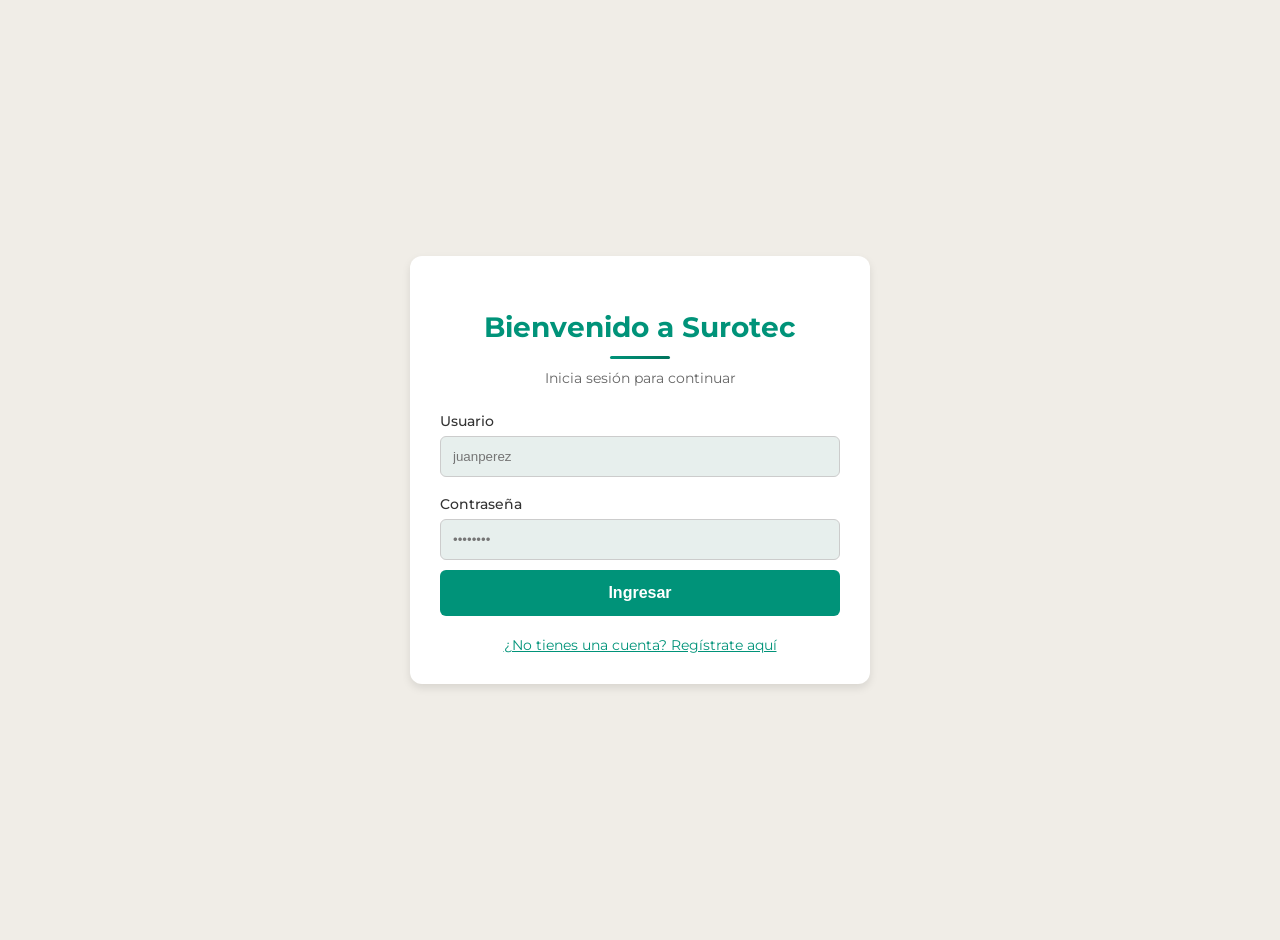
==== login.html @ 00588755 "Se agregan vistas de login, creacion de usuario, vistas de admin, student, proyectos academicos y ne" ====
<!DOCTYPE html>
<html lang="es">

<head>
  <meta charset="UTF-8">
  <meta name="viewport" content="width=device-width, initial-scale=1.0">
  <title>Iniciar Sesión / Registrarse</title>
  <link href="https://fonts.googleapis.com/css2?family=Montserrat:wght@400;700&display=swap" rel="stylesheet">
  <style>
    body {
      font-family: 'Montserrat', sans-serif;
      background-color: #f0ede7;
      display: flex;
      justify-content: center;
      align-items: center;
      min-height: 100vh;
      margin: 0;
      padding: 20px;
    }
    .auth-container {
      background-color: #ffffff;
      padding: 30px;
      border-radius: 12px;
      box-shadow: 0 4px 8px rgba(0, 0, 0, 0.1);
      width: 100%;
      max-width: 400px;
      text-align: center;
      transition: all 0.3s ease;
    }
    .auth-container.register {
      max-width: 700px;
    }
    .auth-container h2 {
      margin-bottom: 25px;
      color: #009379;
      font-size: 28px;
      font-weight: 700;
      position: relative;
      padding-bottom: 15px;
    }
    .auth-container h2::after {
      content: '';
      position: absolute;
      bottom: 0;
      left: 50%;
      transform: translateX(-50%);
      width: 60px;
      height: 3px;
      background: linear-gradient(90deg, #009379, #00735c);
      border-radius: 2px;
    }
    .auth-container .subtitle {
      color: #666;
      font-size: 14px;
      margin-top: -15px;
      margin-bottom: 25px;
      font-weight: 400;
    }
    .auth-container input[type="text"],
    .auth-container input[type="password"],
    .auth-container input[type="email"],
    .auth-container select {
      width: 100%;
      padding: 12px;
      margin: 0;
      border: 1px solid #ccc;
      border-radius: 6px;
      transition: border-color 0.3s ease;
      background-color: #88afa734;
      box-sizing: border-box;
    }
    .auth-container input[type="text"]:focus,
    .auth-container input[type="password"]:focus,
    .auth-container input[type="email"]:focus,
    .auth-container select:focus {
      border-color: #009379;
      outline: none;
    }
    .auth-container button {
      width: 100%;
      padding: 14px;
      background-color: #009379;
      color: #ffffff;
      border: none;
      border-radius: 6px;
      cursor: pointer;
      font-size: 16px;
      font-weight: 600;
      transition: background-color 0.3s ease;
      margin-top: 10px;
    }
    .auth-container button:hover {
      background-color: #00735c;
    }
    .auth-container .toggle-form {
      margin-top: 20px;
      color: #009379;
      cursor: pointer;
      text-decoration: underline;
      transition: color 0.3s ease;
      font-size: 14px;
    }
    .auth-container .toggle-form:hover {
      color: #00735c;
    }
    .auth-container form {
      display: flex;
      flex-direction: column;
      text-align: left;
    }
    .form-grid {
      display: grid;
      grid-template-columns: 1fr;
      gap: 18px;
    }
    .form-grid.two-columns {
      grid-template-columns: 1fr 1fr;
    }
    .auth-container .form-group {
      display: flex;
      flex-direction: column;
    }
    .auth-container .form-group label {
      margin-bottom: 6px;
      color: #333;
      font-weight: 500;
      font-size: 14px;
    }
    .form-group.full-width {
      grid-column: 1 / -1;
    }

    /* Responsive */
    @media (max-width: 768px) {
      .form-grid.two-columns {
        grid-template-columns: 1fr;
      }
      .auth-container {
        padding: 25px;
      }
      .auth-container h2 {
        font-size: 24px;
        margin-bottom: 20px;
      }
      .auth-container .subtitle {
        font-size: 13px;
        margin-top: -10px;
        margin-bottom: 20px;
      }
    }

    @media (max-width: 480px) {
      body {
        padding: 10px;
      }
      .auth-container {
        padding: 20px;
      }
      .auth-container h2 {
        font-size: 22px;
        margin-bottom: 20px;
      }
      .auth-container input[type="text"],
      .auth-container input[type="password"],
      .auth-container input[type="email"],
      .auth-container select {
        padding: 10px;
      }
      .auth-container button {
        padding: 12px;
        font-size: 15px;
      }
      .form-grid {
        gap: 15px;
      }
    }
  </style>
</head>

<body>
  <!-- Login Form -->
  <div class="auth-container" id="loginContainer">
    <h2>Bienvenido a Surotec</h2>
    <p class="subtitle">Inicia sesión para continuar</p>
    <form id="loginForm">
      <div class="form-grid">
        <div class="form-group">
          <label for="loginUsername">Usuario</label>
          <input type="text" id="loginUsername" placeholder="juanperez" required>
        </div>
        <div class="form-group">
          <label for="loginPassword">Contraseña</label>
          <input type="password" id="loginPassword" placeholder="••••••••" required>
        </div>
      </div>
      <button type="submit">Ingresar</button>
    </form>
    <div class="toggle-form" onclick="toggleForm()">¿No tienes una cuenta? Regístrate aquí</div>
  </div>

  <!-- Register Form -->
  <div class="auth-container register" id="registerContainer" style="display: none;">
    <h2>Crear Cuenta</h2>
    <p class="subtitle">Completa tus datos para registrarte</p>
    <form id="registerForm">
      <div class="form-grid two-columns">
        <div class="form-group">
          <label for="registerDocumentType">Tipo de Documento</label>
          <select id="registerDocumentType" required>
            <option value="">Selecciona</option>
            <option value="CC">Cédula de Ciudadanía</option>
            <option value="TI">Tarjeta de Identidad</option>
            <option value="CE">Cédula de Extranjería</option>
            <option value="PAS">Pasaporte</option>
            <option value="RC">Registro Civil</option>
            <option value="NIT">NIT</option>
            <option value="PEP">Permiso Especial de Permanencia</option>
          </select>
        </div>
        <div class="form-group">
          <label for="registerDocumentNumber">Número de Documento</label>
          <input type="text" id="registerDocumentNumber" placeholder="123456789" required>
        </div>
        <div class="form-group">
          <label for="registerFirstName">Nombre</label>
          <input type="text" id="registerFirstName" placeholder="Juan" required>
        </div>
        <div class="form-group">
          <label for="registerLastName">Apellido</label>
          <input type="text" id="registerLastName" placeholder="Pérez" required>
        </div>
        <div class="form-group">
          <label for="registerUsername">Usuario</label>
          <input type="text" id="registerUsername" placeholder="juanperez" required>
        </div>
        <div class="form-group">
          <label for="registerEmail">Correo Electrónico</label>
          <input type="email" id="registerEmail" placeholder="juanperez@example.com" required>
        </div>
        <div class="form-group full-width">
          <label for="registerPassword">Contraseña</label>
          <input type="password" id="registerPassword" placeholder="••••••••" required>
        </div>
      </div>
      <button type="submit">Registrarse</button>
    </form>
    <div class="toggle-form" onclick="toggleForm()">¿Ya tienes una cuenta? Inicia sesión aquí</div>
  </div>

  <script>
    const loginApiUrl = '/users/login'; // Asumiendo que tienes un endpoint para login
    const registerApiUrl = '/users';

    // Toggle between login and register forms
    function toggleForm() {
      const loginContainer = document.getElementById('loginContainer');
      const registerContainer = document.getElementById('registerContainer');
      if (loginContainer.style.display === 'none') {
        loginContainer.style.display = 'block';
        registerContainer.style.display = 'none';
      } else {
        loginContainer.style.display = 'none';
        registerContainer.style.display = 'block';
      }
    }

    // Handle login form submission
    document.getElementById('loginForm').addEventListener('submit', async function(event) {
      event.preventDefault();
      const username = document.getElementById('loginUsername').value;
      const password = document.getElementById('loginPassword').value;

      const loginData = {
        username: username,
        password: password
      };

      try {
        const response = await fetch(loginApiUrl, {
          method: 'POST',
          headers: {
            'Content-Type': 'application/json',
          },
          body: JSON.stringify(loginData),
        });

        if (response.ok) {
          const userData = await response.json();
          alert(`Bienvenido a Surotec, ${userData.firstName} ${userData.lastName}`);
        } else {
          alert('Credenciales incorrectas');
        }
      } catch (error) {
        console.error('Error al iniciar sesión:', error);
        alert('Error al iniciar sesión');
      }
    });

    // Handle register form submission
    document.getElementById('registerForm').addEventListener('submit', async function(event) {
      event.preventDefault();
      const documentType = document.getElementById('registerDocumentType').value;
      const documentNumber = document.getElementById('registerDocumentNumber').value;
      const firstName = document.getElementById('registerFirstName').value;
      const lastName = document.getElementById('registerLastName').value;
      const username = document.getElementById('registerUsername').value;
      const email = document.getElementById('registerEmail').value;
      const password = document.getElementById('registerPassword').value;

      const registerData = {
        documentType: documentType,
        documentNumber: documentNumber,
        firstName: firstName,
        lastName: lastName,
        username: username,
        email: email,
        password: password
      };

      try {
        const response = await fetch(registerApiUrl, {
          method: 'POST',
          headers: {
            'Content-Type': 'application/json',
          },
          body: JSON.stringify(registerData),
        });

        if (response.ok) {
          const userData = await response.json();
          alert(`Registro exitoso para ${userData.firstName} ${userData.lastName}`);
          toggleForm();
        } else {
          alert('Error en el registro');
        }
      } catch (error) {
        console.error('Error al registrar:', error);
        alert('Error al registrar');
      }
    });
  </script>
</body>

</html>
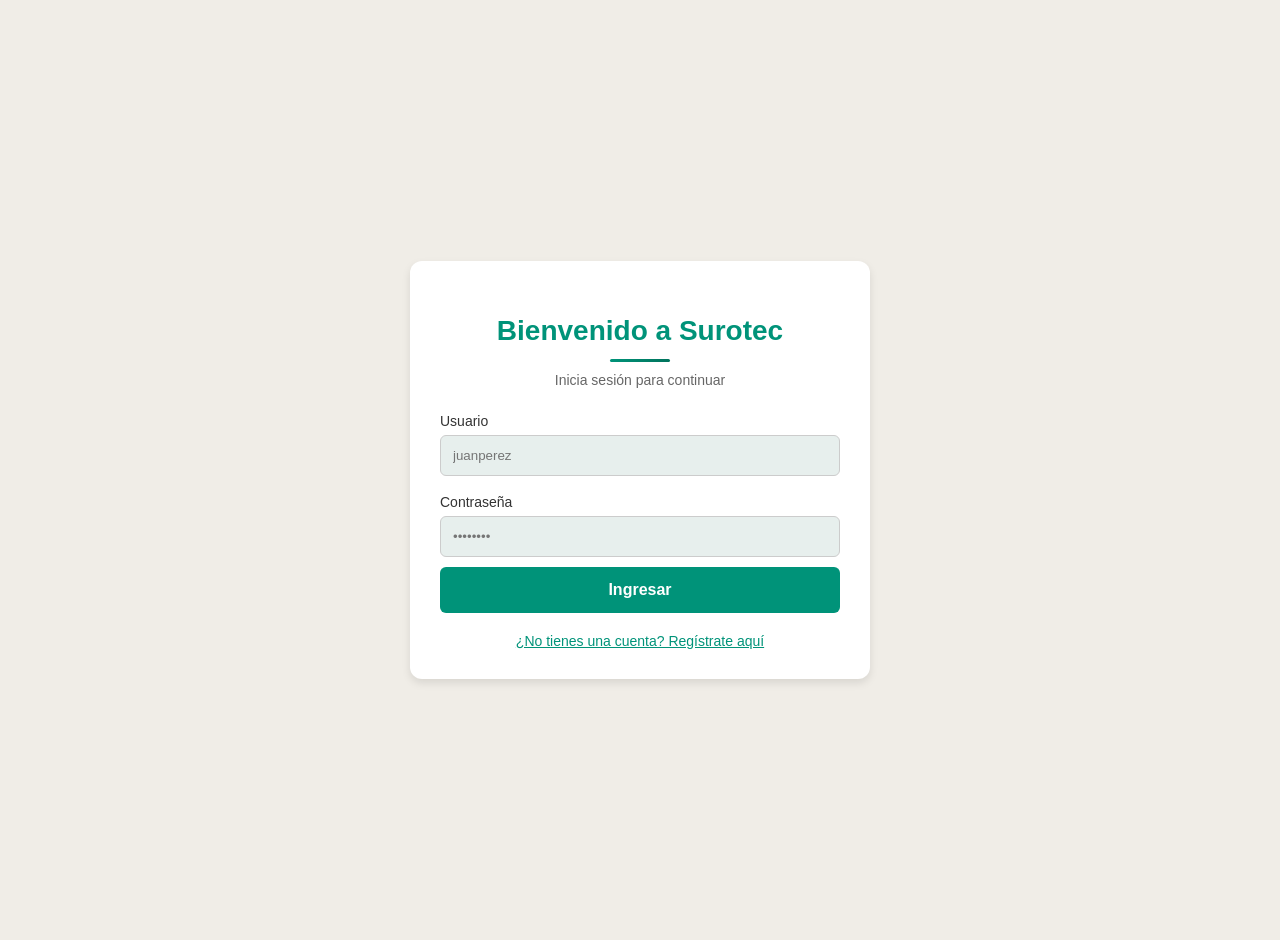
==== commit 3963dbcb: "Se agrega los js para login , register , se agrega un js , para dar funcionalidad y seguimiento al b" ====
--- a/login.html
+++ b/login.html
@@ -1,184 +1,19 @@
 <!DOCTYPE html>
 <html lang="es">
-
 <head>
   <meta charset="UTF-8">
   <meta name="viewport" content="width=device-width, initial-scale=1.0">
-  <title>Iniciar Sesión / Registrarse</title>
-  <link href="https://fonts.googleapis.com/css2?family=Montserrat:wght@400;700&display=swap" rel="stylesheet">
-  <style>
-    body {
-      font-family: 'Montserrat', sans-serif;
-      background-color: #f0ede7;
-      display: flex;
-      justify-content: center;
-      align-items: center;
-      min-height: 100vh;
-      margin: 0;
-      padding: 20px;
-    }
-    .auth-container {
-      background-color: #ffffff;
-      padding: 30px;
-      border-radius: 12px;
-      box-shadow: 0 4px 8px rgba(0, 0, 0, 0.1);
-      width: 100%;
-      max-width: 400px;
-      text-align: center;
-      transition: all 0.3s ease;
-    }
-    .auth-container.register {
-      max-width: 700px;
-    }
-    .auth-container h2 {
-      margin-bottom: 25px;
-      color: #009379;
-      font-size: 28px;
-      font-weight: 700;
-      position: relative;
-      padding-bottom: 15px;
-    }
-    .auth-container h2::after {
-      content: '';
-      position: absolute;
-      bottom: 0;
-      left: 50%;
-      transform: translateX(-50%);
-      width: 60px;
-      height: 3px;
-      background: linear-gradient(90deg, #009379, #00735c);
-      border-radius: 2px;
-    }
-    .auth-container .subtitle {
-      color: #666;
-      font-size: 14px;
-      margin-top: -15px;
-      margin-bottom: 25px;
-      font-weight: 400;
-    }
-    .auth-container input[type="text"],
-    .auth-container input[type="password"],
-    .auth-container input[type="email"],
-    .auth-container select {
-      width: 100%;
-      padding: 12px;
-      margin: 0;
-      border: 1px solid #ccc;
-      border-radius: 6px;
-      transition: border-color 0.3s ease;
-      background-color: #88afa734;
-      box-sizing: border-box;
-    }
-    .auth-container input[type="text"]:focus,
-    .auth-container input[type="password"]:focus,
-    .auth-container input[type="email"]:focus,
-    .auth-container select:focus {
-      border-color: #009379;
-      outline: none;
-    }
-    .auth-container button {
-      width: 100%;
-      padding: 14px;
-      background-color: #009379;
-      color: #ffffff;
-      border: none;
-      border-radius: 6px;
-      cursor: pointer;
-      font-size: 16px;
-      font-weight: 600;
-      transition: background-color 0.3s ease;
-      margin-top: 10px;
-    }
-    .auth-container button:hover {
-      background-color: #00735c;
-    }
-    .auth-container .toggle-form {
-      margin-top: 20px;
-      color: #009379;
-      cursor: pointer;
-      text-decoration: underline;
-      transition: color 0.3s ease;
-      font-size: 14px;
-    }
-    .auth-container .toggle-form:hover {
-      color: #00735c;
-    }
-    .auth-container form {
-      display: flex;
-      flex-direction: column;
-      text-align: left;
-    }
-    .form-grid {
-      display: grid;
-      grid-template-columns: 1fr;
-      gap: 18px;
-    }
-    .form-grid.two-columns {
-      grid-template-columns: 1fr 1fr;
-    }
-    .auth-container .form-group {
-      display: flex;
-      flex-direction: column;
-    }
-    .auth-container .form-group label {
-      margin-bottom: 6px;
-      color: #333;
-      font-weight: 500;
-      font-size: 14px;
-    }
-    .form-group.full-width {
-      grid-column: 1 / -1;
-    }
-
-    /* Responsive */
-    @media (max-width: 768px) {
-      .form-grid.two-columns {
-        grid-template-columns: 1fr;
-      }
-      .auth-container {
-        padding: 25px;
-      }
-      .auth-container h2 {
-        font-size: 24px;
-        margin-bottom: 20px;
-      }
-      .auth-container .subtitle {
-        font-size: 13px;
-        margin-top: -10px;
-        margin-bottom: 20px;
-      }
-    }
-
-    @media (max-width: 480px) {
-      body {
-        padding: 10px;
-      }
-      .auth-container {
-        padding: 20px;
-      }
-      .auth-container h2 {
-        font-size: 22px;
-        margin-bottom: 20px;
-      }
-      .auth-container input[type="text"],
-      .auth-container input[type="password"],
-      .auth-container input[type="email"],
-      .auth-container select {
-        padding: 10px;
-      }
-      .auth-container button {
-        padding: 12px;
-        font-size: 15px;
-      }
-      .form-grid {
-        gap: 15px;
-      }
-    }
-  </style>
+  <title>Login - Surotec Academy</title>
+  <link rel="stylesheet" href="./css/login.css">
 </head>
 
+<script src="/js/config.js" defer></script>
+<script src="/js/login.js" defer></script>
+<script src="/js/register.js" defer></script>
+<script src="/js/toggleForms.js"></script>
+
 <body>
-  <!-- Login Form -->
+
   <div class="auth-container" id="loginContainer">
     <h2>Bienvenido a Surotec</h2>
     <p class="subtitle">Inicia sesión para continuar</p>
@@ -244,101 +79,9 @@
       </div>
       <button type="submit">Registrarse</button>
     </form>
+    <p id="error-message" class="error"></p>
     <div class="toggle-form" onclick="toggleForm()">¿Ya tienes una cuenta? Inicia sesión aquí</div>
   </div>
 
-  <script>
-    const loginApiUrl = '/users/login'; // Asumiendo que tienes un endpoint para login
-    const registerApiUrl = '/users';
-
-    // Toggle between login and register forms
-    function toggleForm() {
-      const loginContainer = document.getElementById('loginContainer');
-      const registerContainer = document.getElementById('registerContainer');
-      if (loginContainer.style.display === 'none') {
-        loginContainer.style.display = 'block';
-        registerContainer.style.display = 'none';
-      } else {
-        loginContainer.style.display = 'none';
-        registerContainer.style.display = 'block';
-      }
-    }
-
-    // Handle login form submission
-    document.getElementById('loginForm').addEventListener('submit', async function(event) {
-      event.preventDefault();
-      const username = document.getElementById('loginUsername').value;
-      const password = document.getElementById('loginPassword').value;
-
-      const loginData = {
-        username: username,
-        password: password
-      };
-
-      try {
-        const response = await fetch(loginApiUrl, {
-          method: 'POST',
-          headers: {
-            'Content-Type': 'application/json',
-          },
-          body: JSON.stringify(loginData),
-        });
-
-        if (response.ok) {
-          const userData = await response.json();
-          alert(`Bienvenido a Surotec, ${userData.firstName} ${userData.lastName}`);
-        } else {
-          alert('Credenciales incorrectas');
-        }
-      } catch (error) {
-        console.error('Error al iniciar sesión:', error);
-        alert('Error al iniciar sesión');
-      }
-    });
-
-    // Handle register form submission
-    document.getElementById('registerForm').addEventListener('submit', async function(event) {
-      event.preventDefault();
-      const documentType = document.getElementById('registerDocumentType').value;
-      const documentNumber = document.getElementById('registerDocumentNumber').value;
-      const firstName = document.getElementById('registerFirstName').value;
-      const lastName = document.getElementById('registerLastName').value;
-      const username = document.getElementById('registerUsername').value;
-      const email = document.getElementById('registerEmail').value;
-      const password = document.getElementById('registerPassword').value;
-
-      const registerData = {
-        documentType: documentType,
-        documentNumber: documentNumber,
-        firstName: firstName,
-        lastName: lastName,
-        username: username,
-        email: email,
-        password: password
-      };
-
-      try {
-        const response = await fetch(registerApiUrl, {
-          method: 'POST',
-          headers: {
-            'Content-Type': 'application/json',
-          },
-          body: JSON.stringify(registerData),
-        });
-
-        if (response.ok) {
-          const userData = await response.json();
-          alert(`Registro exitoso para ${userData.firstName} ${userData.lastName}`);
-          toggleForm();
-        } else {
-          alert('Error en el registro');
-        }
-      } catch (error) {
-        console.error('Error al registrar:', error);
-        alert('Error al registrar');
-      }
-    });
-  </script>
 </body>
-
-</html>+</html>
--- a/css/login.css
+++ b/css/login.css
@@ -0,0 +1,192 @@
+  body {
+      font-family: 'Montserrat', sans-serif;
+      background-color: #f0ede7;
+      display: flex;
+      justify-content: center;
+      align-items: center;
+      min-height: 100vh;
+      margin: 0;
+      padding: 20px;
+    }
+
+    .auth-container {
+      background-color: #ffffff;
+      padding: 30px;
+      border-radius: 12px;
+      box-shadow: 0 4px 8px rgba(0, 0, 0, 0.1);
+      width: 100%;
+      max-width: 400px;
+      text-align: center;
+      transition: all 0.3s ease;
+    }
+
+    .auth-container.register {
+      max-width: 700px;
+    }
+
+    .auth-container h2 {
+      margin-bottom: 25px;
+      color: #009379;
+      font-size: 28px;
+      font-weight: 700;
+      position: relative;
+      padding-bottom: 15px;
+    }
+
+    .auth-container h2::after {
+      content: '';
+      position: absolute;
+      bottom: 0;
+      left: 50%;
+      transform: translateX(-50%);
+      width: 60px;
+      height: 3px;
+      background: linear-gradient(90deg, #009379, #00735c);
+      border-radius: 2px;
+    }
+
+    .auth-container .subtitle {
+      color: #666;
+      font-size: 14px;
+      margin-top: -15px;
+      margin-bottom: 25px;
+      font-weight: 400;
+    }
+
+    .auth-container input[type="text"],
+    .auth-container input[type="password"],
+    .auth-container input[type="email"],
+    .auth-container select {
+      width: 100%;
+      padding: 12px;
+      margin: 0;
+      border: 1px solid #ccc;
+      border-radius: 6px;
+      transition: border-color 0.3s ease;
+      background-color: #88afa734;
+      box-sizing: border-box;
+    }
+
+    .auth-container input[type="text"]:focus,
+    .auth-container input[type="password"]:focus,
+    .auth-container input[type="email"]:focus,
+    .auth-container select:focus {
+      border-color: #009379;
+      outline: none;
+    }
+
+    .auth-container button {
+      width: 100%;
+      padding: 14px;
+      background-color: #009379;
+      color: #ffffff;
+      border: none;
+      border-radius: 6px;
+      cursor: pointer;
+      font-size: 16px;
+      font-weight: 600;
+      transition: background-color 0.3s ease;
+      margin-top: 10px;
+    }
+
+    .auth-container button:hover {
+      background-color: #00735c;
+    }
+
+    .auth-container .toggle-form {
+      margin-top: 20px;
+      color: #009379;
+      cursor: pointer;
+      text-decoration: underline;
+      transition: color 0.3s ease;
+      font-size: 14px;
+    }
+
+    .auth-container .toggle-form:hover {
+      color: #00735c;
+    }
+
+    .auth-container form {
+      display: flex;
+      flex-direction: column;
+      text-align: left;
+    }
+
+    .form-grid {
+      display: grid;
+      grid-template-columns: 1fr;
+      gap: 18px;
+    }
+
+    .form-grid.two-columns {
+      grid-template-columns: 1fr 1fr;
+    }
+
+    .auth-container .form-group {
+      display: flex;
+      flex-direction: column;
+    }
+
+    .auth-container .form-group label {
+      margin-bottom: 6px;
+      color: #333;
+      font-weight: 500;
+      font-size: 14px;
+    }
+
+    .form-group.full-width {
+      grid-column: 1 / -1;
+    }
+
+    /* Responsive */
+    @media (max-width: 768px) {
+      .form-grid.two-columns {
+        grid-template-columns: 1fr;
+      }
+
+      .auth-container {
+        padding: 25px;
+      }
+
+      .auth-container h2 {
+        font-size: 24px;
+        margin-bottom: 20px;
+      }
+
+      .auth-container .subtitle {
+        font-size: 13px;
+        margin-top: -10px;
+        margin-bottom: 20px;
+      }
+    }
+
+    @media (max-width: 480px) {
+      body {
+        padding: 10px;
+      }
+
+      .auth-container {
+        padding: 20px;
+      }
+
+      .auth-container h2 {
+        font-size: 22px;
+        margin-bottom: 20px;
+      }
+
+      .auth-container input[type="text"],
+      .auth-container input[type="password"],
+      .auth-container input[type="email"],
+      .auth-container select {
+        padding: 10px;
+      }
+
+      .auth-container button {
+        padding: 12px;
+        font-size: 15px;
+      }
+
+      .form-grid {
+        gap: 15px;
+      }
+    }
